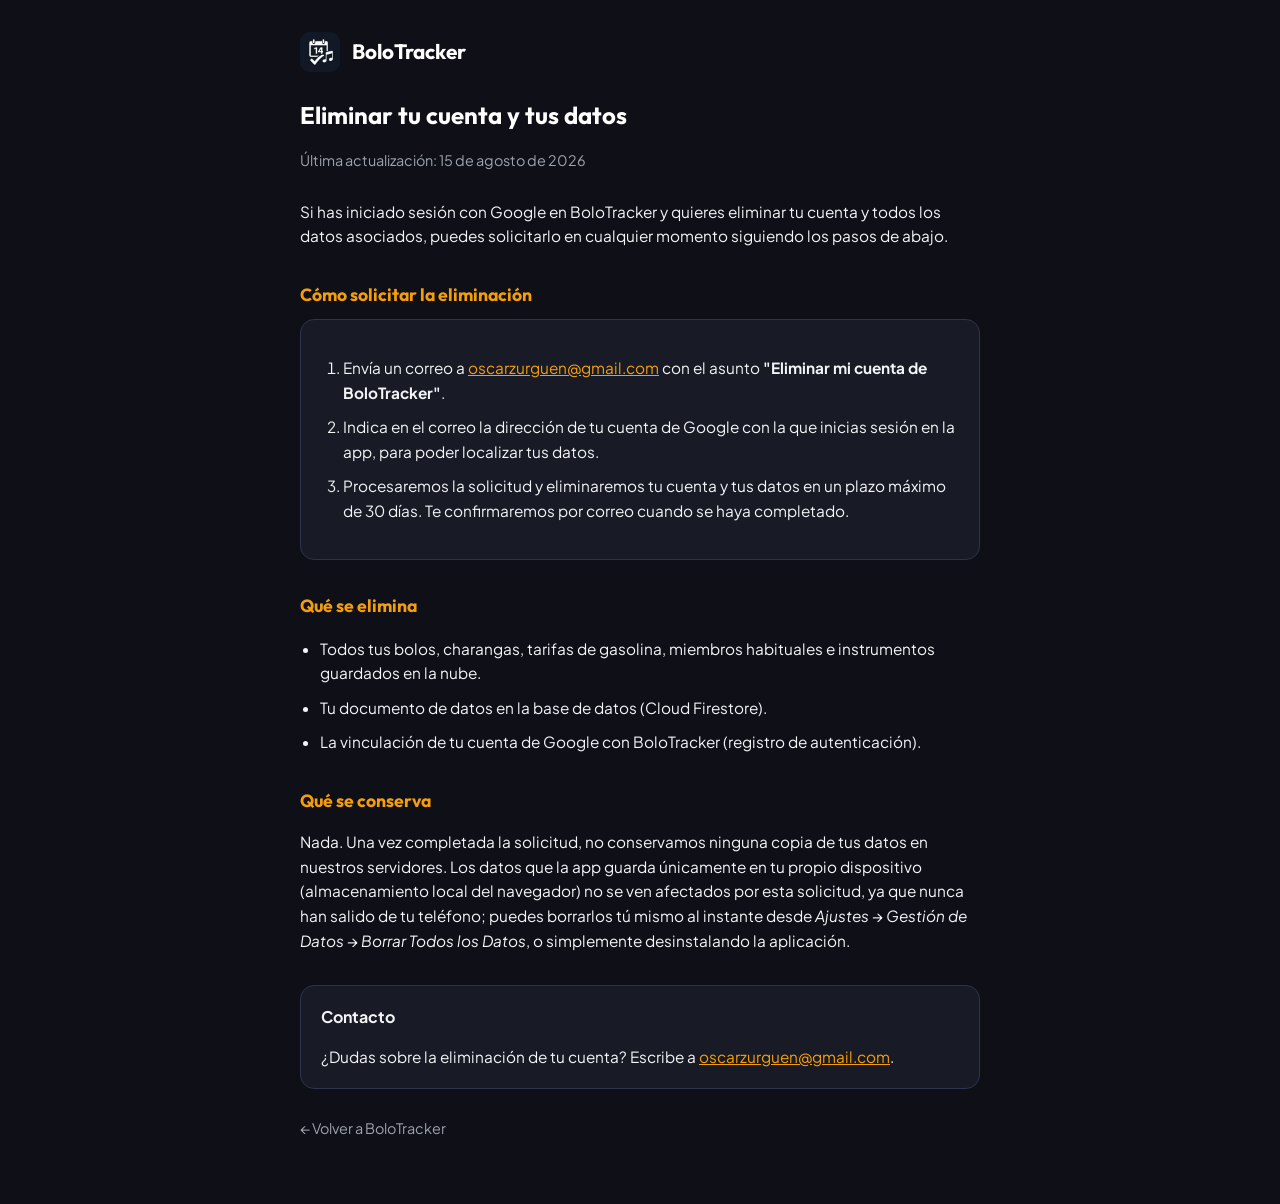
==== app charanga/eliminar-cuenta.html @ 04337113 "Add files via upload" ====
<!DOCTYPE html>
<html lang="es">
<head>
<meta charset="UTF-8">
<meta name="viewport" content="width=device-width, initial-scale=1.0">
<title>Eliminar Cuenta - BoloTracker</title>
<meta name="theme-color" content="#0F1017">
<link rel="icon" href="logo.png">
<link rel="preconnect" href="https://fonts.googleapis.com">
<link rel="preconnect" href="https://fonts.gstatic.com" crossorigin>
<link href="https://fonts.googleapis.com/css2?family=Outfit:wght@400;500;600;700&family=Plus+Jakarta+Sans:wght@400;500;600;700&display=swap" rel="stylesheet">
<style>
  :root {
    --bg-dark: #0F1017;
    --bg-card: #181A26;
    --border-color: #2E334D;
    --text-main: #F3F4F6;
    --text-title: #FFFFFF;
    --text-muted: #9CA3AF;
    --primary-gold: #F59E0B;
  }
  * { box-sizing: border-box; }
  body {
    margin: 0;
    background: var(--bg-dark);
    color: var(--text-main);
    font-family: 'Plus Jakarta Sans', system-ui, sans-serif;
    line-height: 1.6;
  }
  .wrap {
    max-width: 720px;
    margin: 0 auto;
    padding: 32px 20px 64px;
  }
  .brand {
    display: flex;
    align-items: center;
    gap: 12px;
    margin-bottom: 8px;
  }
  .brand img {
    width: 40px;
    height: 40px;
    border-radius: 10px;
  }
  .brand span {
    font-family: 'Outfit', sans-serif;
    font-weight: 700;
    font-size: 1.3rem;
    color: var(--text-title);
  }
  h1 {
    font-family: 'Outfit', sans-serif;
    font-size: 1.5rem;
    color: var(--text-title);
    margin: 24px 0 4px;
  }
  .updated {
    color: var(--text-muted);
    font-size: 0.9rem;
    margin-bottom: 28px;
  }
  h2 {
    font-family: 'Outfit', sans-serif;
    font-size: 1.1rem;
    color: var(--primary-gold);
    margin: 32px 0 10px;
  }
  p, li {
    color: var(--text-main);
    font-size: 0.96rem;
  }
  ol, ul { padding-left: 20px; }
  li { margin-bottom: 10px; }
  a { color: var(--primary-gold); }
  .card {
    background: var(--bg-card);
    border: 1px solid var(--border-color);
    border-radius: 14px;
    padding: 18px 20px;
    margin-top: 32px;
  }
  .steps-card {
    background: var(--bg-card);
    border: 1px solid var(--border-color);
    border-radius: 14px;
    padding: 20px 22px;
  }
  .back {
    display: inline-block;
    margin-top: 28px;
    color: var(--text-muted);
    text-decoration: none;
    font-size: 0.9rem;
  }
  .back:hover { color: var(--primary-gold); }
</style>
</head>
<body>
<div class="wrap">
  <div class="brand">
    <img src="logo.png" alt="BoloTracker">
    <span>BoloTracker</span>
  </div>

  <h1>Eliminar tu cuenta y tus datos</h1>
  <p class="updated">Última actualización: 15 de agosto de 2026</p>

  <p>Si has iniciado sesión con Google en BoloTracker y quieres eliminar tu cuenta y todos los datos asociados, puedes solicitarlo en cualquier momento siguiendo los pasos de abajo.</p>

  <h2>Cómo solicitar la eliminación</h2>
  <div class="steps-card">
    <ol>
      <li>Envía un correo a <a href="mailto:oscarzurguen@gmail.com?subject=Eliminar%20mi%20cuenta%20de%20BoloTracker">oscarzurguen@gmail.com</a> con el asunto <strong>"Eliminar mi cuenta de BoloTracker"</strong>.</li>
      <li>Indica en el correo la dirección de tu cuenta de Google con la que inicias sesión en la app, para poder localizar tus datos.</li>
      <li>Procesaremos la solicitud y eliminaremos tu cuenta y tus datos en un plazo máximo de 30 días. Te confirmaremos por correo cuando se haya completado.</li>
    </ol>
  </div>

  <h2>Qué se elimina</h2>
  <ul>
    <li>Todos tus bolos, charangas, tarifas de gasolina, miembros habituales e instrumentos guardados en la nube.</li>
    <li>Tu documento de datos en la base de datos (Cloud Firestore).</li>
    <li>La vinculación de tu cuenta de Google con BoloTracker (registro de autenticación).</li>
  </ul>

  <h2>Qué se conserva</h2>
  <p>Nada. Una vez completada la solicitud, no conservamos ninguna copia de tus datos en nuestros servidores. Los datos que la app guarda únicamente en tu propio dispositivo (almacenamiento local del navegador) no se ven afectados por esta solicitud, ya que nunca han salido de tu teléfono; puedes borrarlos tú mismo al instante desde <em>Ajustes → Gestión de Datos → Borrar Todos los Datos</em>, o simplemente desinstalando la aplicación.</p>

  <div class="card">
    <strong>Contacto</strong>
    <p style="margin-bottom:0;">¿Dudas sobre la eliminación de tu cuenta? Escribe a <a href="mailto:oscarzurguen@gmail.com">oscarzurguen@gmail.com</a>.</p>
  </div>

  <a class="back" href="index.html">← Volver a BoloTracker</a>
</div>
</body>
</html>
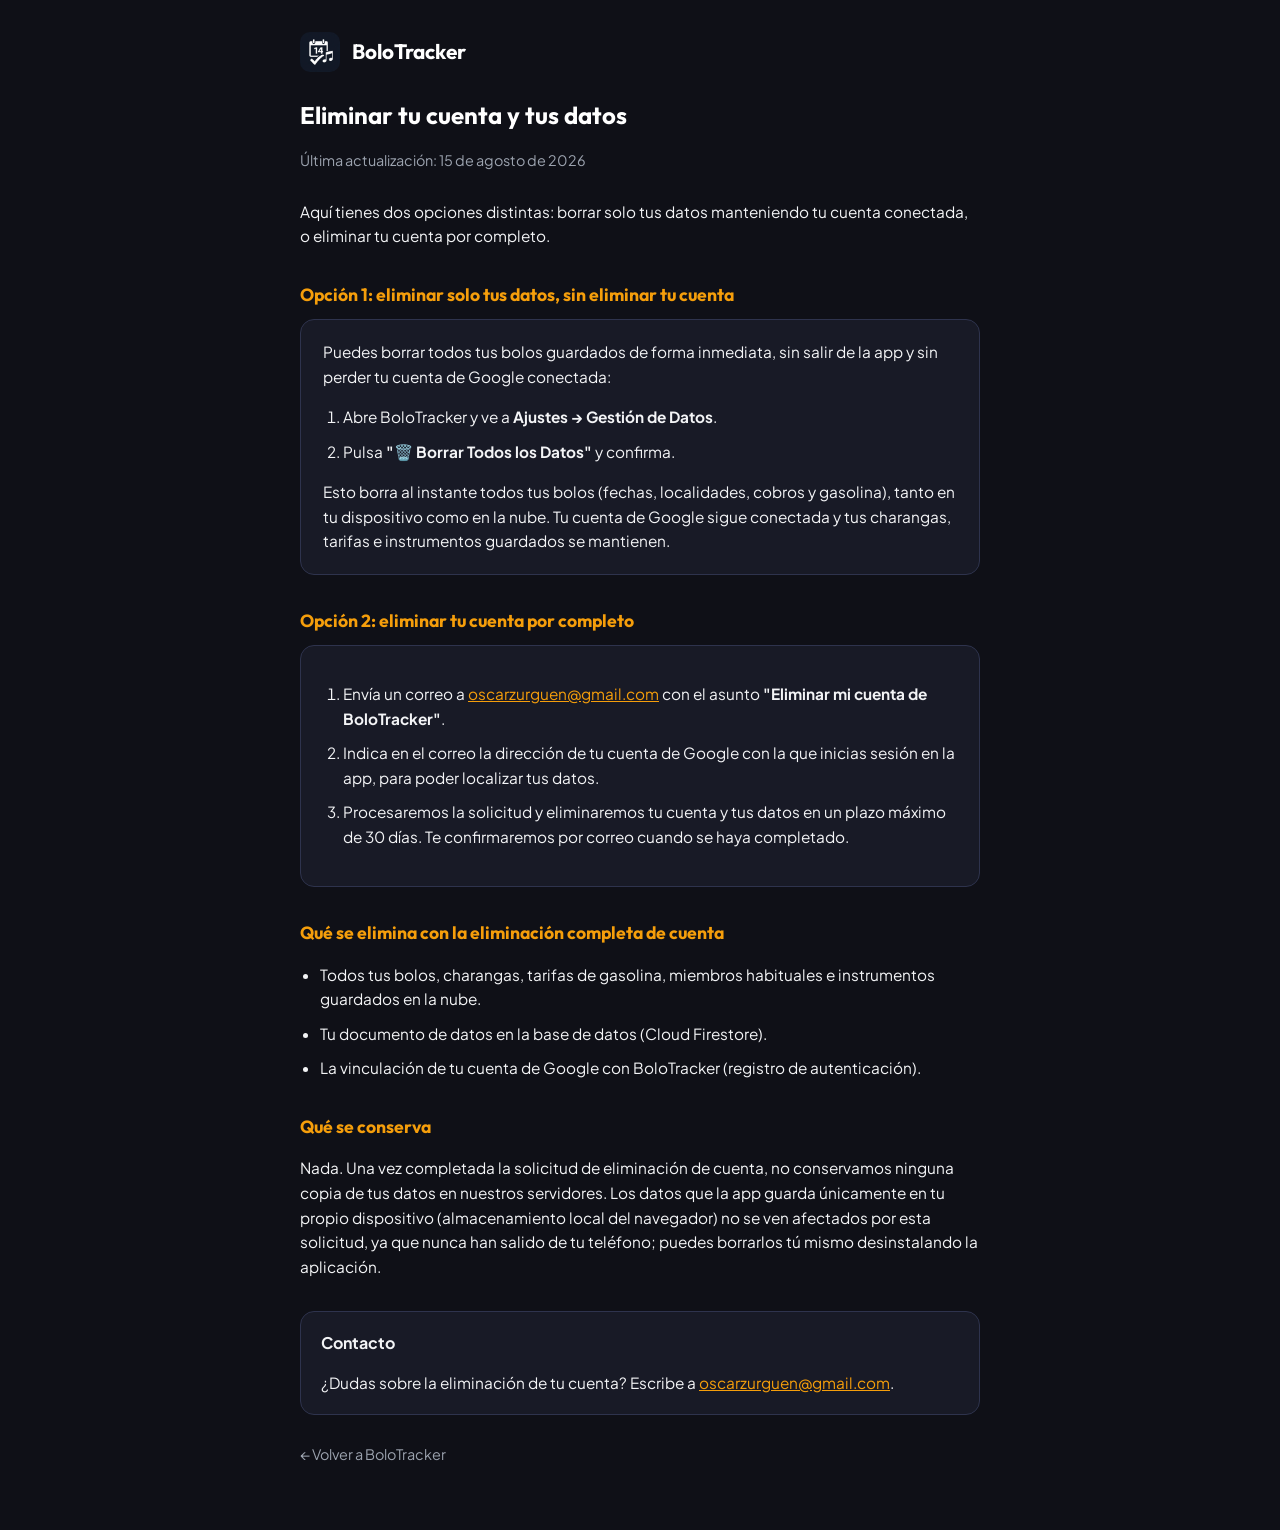
==== commit 757bbde9: "Add files via upload" ====
--- a/app charanga/eliminar-cuenta.html
+++ b/app charanga/eliminar-cuenta.html
@@ -106,9 +106,19 @@
   <h1>Eliminar tu cuenta y tus datos</h1>
   <p class="updated">Última actualización: 15 de agosto de 2026</p>
 
-  <p>Si has iniciado sesión con Google en BoloTracker y quieres eliminar tu cuenta y todos los datos asociados, puedes solicitarlo en cualquier momento siguiendo los pasos de abajo.</p>
+  <p>Aquí tienes dos opciones distintas: borrar solo tus datos manteniendo tu cuenta conectada, o eliminar tu cuenta por completo.</p>
 
-  <h2>Cómo solicitar la eliminación</h2>
+  <h2>Opción 1: eliminar solo tus datos, sin eliminar tu cuenta</h2>
+  <div class="steps-card">
+    <p style="margin-top:0;">Puedes borrar todos tus bolos guardados de forma inmediata, sin salir de la app y sin perder tu cuenta de Google conectada:</p>
+    <ol>
+      <li>Abre BoloTracker y ve a <strong>Ajustes → Gestión de Datos</strong>.</li>
+      <li>Pulsa <strong>"🗑️ Borrar Todos los Datos"</strong> y confirma.</li>
+    </ol>
+    <p style="margin-bottom:0;">Esto borra al instante todos tus bolos (fechas, localidades, cobros y gasolina), tanto en tu dispositivo como en la nube. Tu cuenta de Google sigue conectada y tus charangas, tarifas e instrumentos guardados se mantienen.</p>
+  </div>
+
+  <h2>Opción 2: eliminar tu cuenta por completo</h2>
   <div class="steps-card">
     <ol>
       <li>Envía un correo a <a href="mailto:oscarzurguen@gmail.com?subject=Eliminar%20mi%20cuenta%20de%20BoloTracker">oscarzurguen@gmail.com</a> con el asunto <strong>"Eliminar mi cuenta de BoloTracker"</strong>.</li>
@@ -117,7 +127,7 @@
     </ol>
   </div>
 
-  <h2>Qué se elimina</h2>
+  <h2>Qué se elimina con la eliminación completa de cuenta</h2>
   <ul>
     <li>Todos tus bolos, charangas, tarifas de gasolina, miembros habituales e instrumentos guardados en la nube.</li>
     <li>Tu documento de datos en la base de datos (Cloud Firestore).</li>
@@ -125,7 +135,7 @@
   </ul>
 
   <h2>Qué se conserva</h2>
-  <p>Nada. Una vez completada la solicitud, no conservamos ninguna copia de tus datos en nuestros servidores. Los datos que la app guarda únicamente en tu propio dispositivo (almacenamiento local del navegador) no se ven afectados por esta solicitud, ya que nunca han salido de tu teléfono; puedes borrarlos tú mismo al instante desde <em>Ajustes → Gestión de Datos → Borrar Todos los Datos</em>, o simplemente desinstalando la aplicación.</p>
+  <p>Nada. Una vez completada la solicitud de eliminación de cuenta, no conservamos ninguna copia de tus datos en nuestros servidores. Los datos que la app guarda únicamente en tu propio dispositivo (almacenamiento local del navegador) no se ven afectados por esta solicitud, ya que nunca han salido de tu teléfono; puedes borrarlos tú mismo desinstalando la aplicación.</p>
 
   <div class="card">
     <strong>Contacto</strong>
